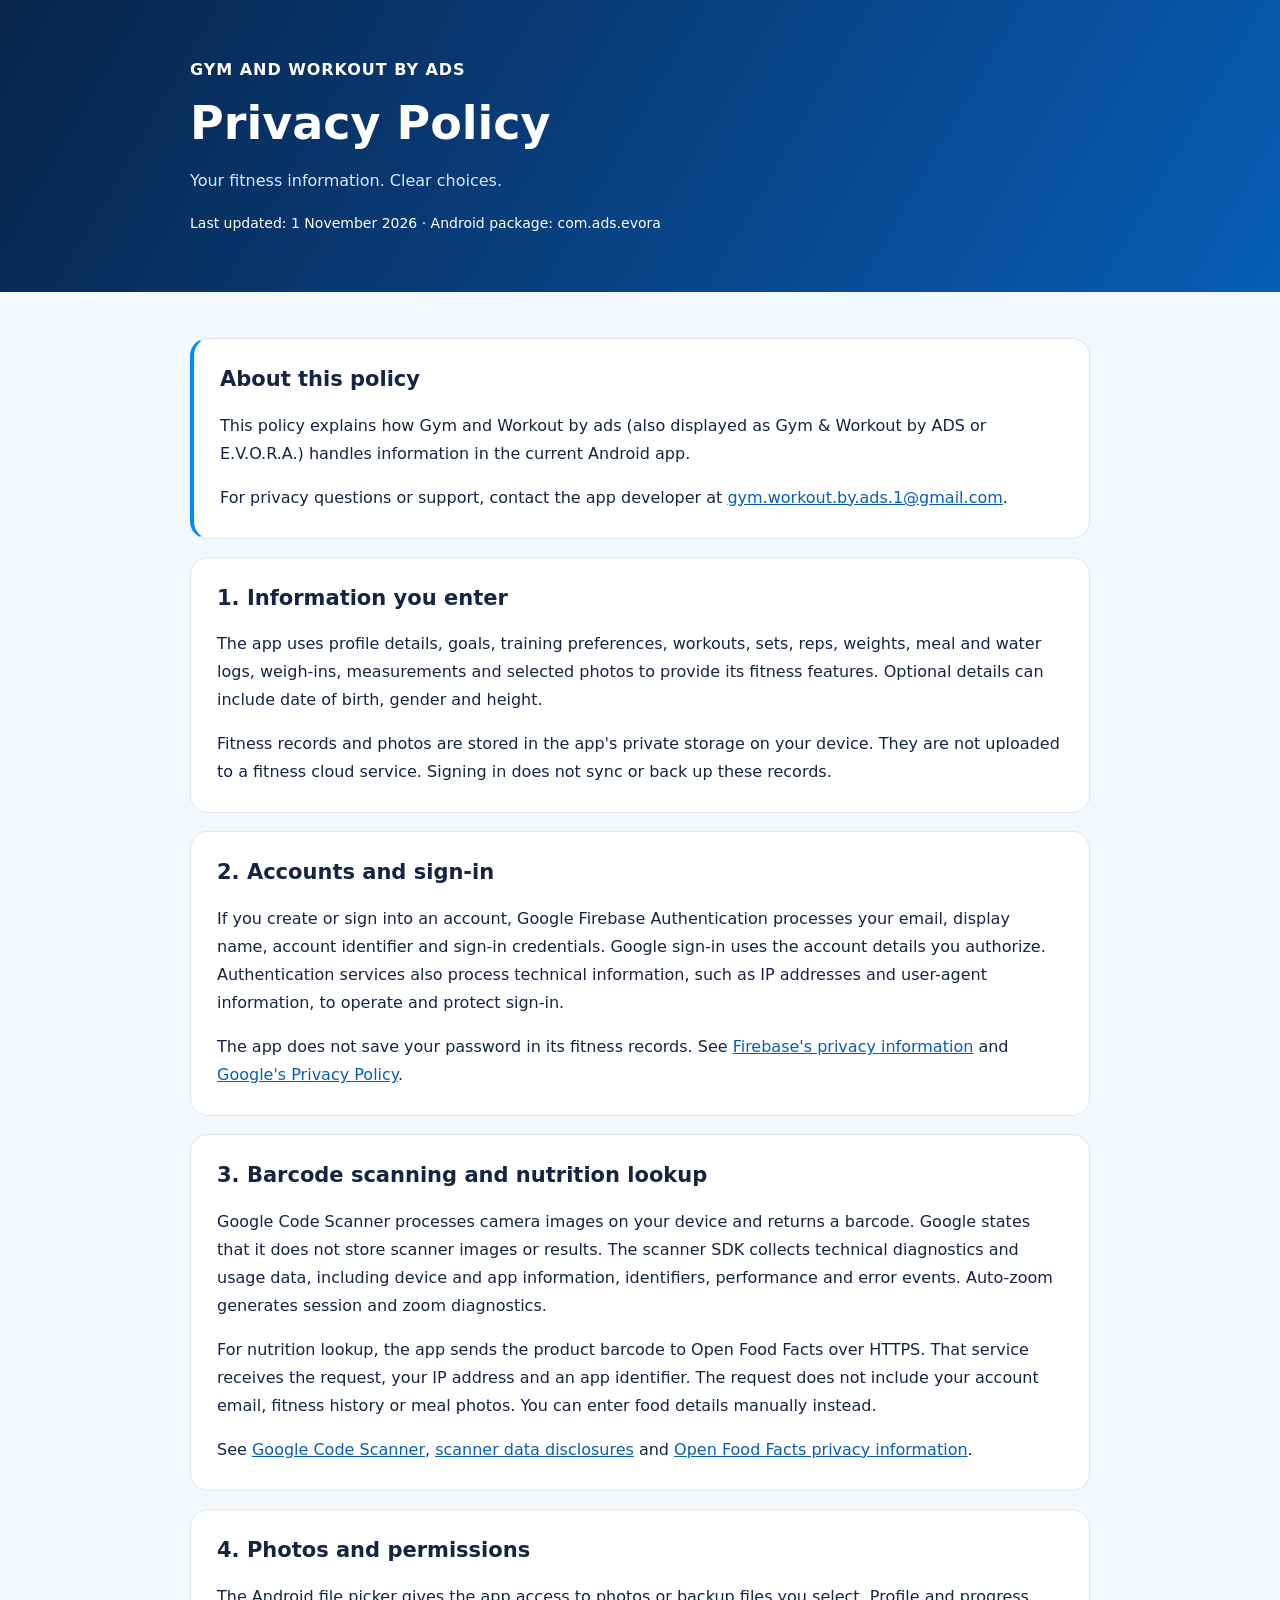
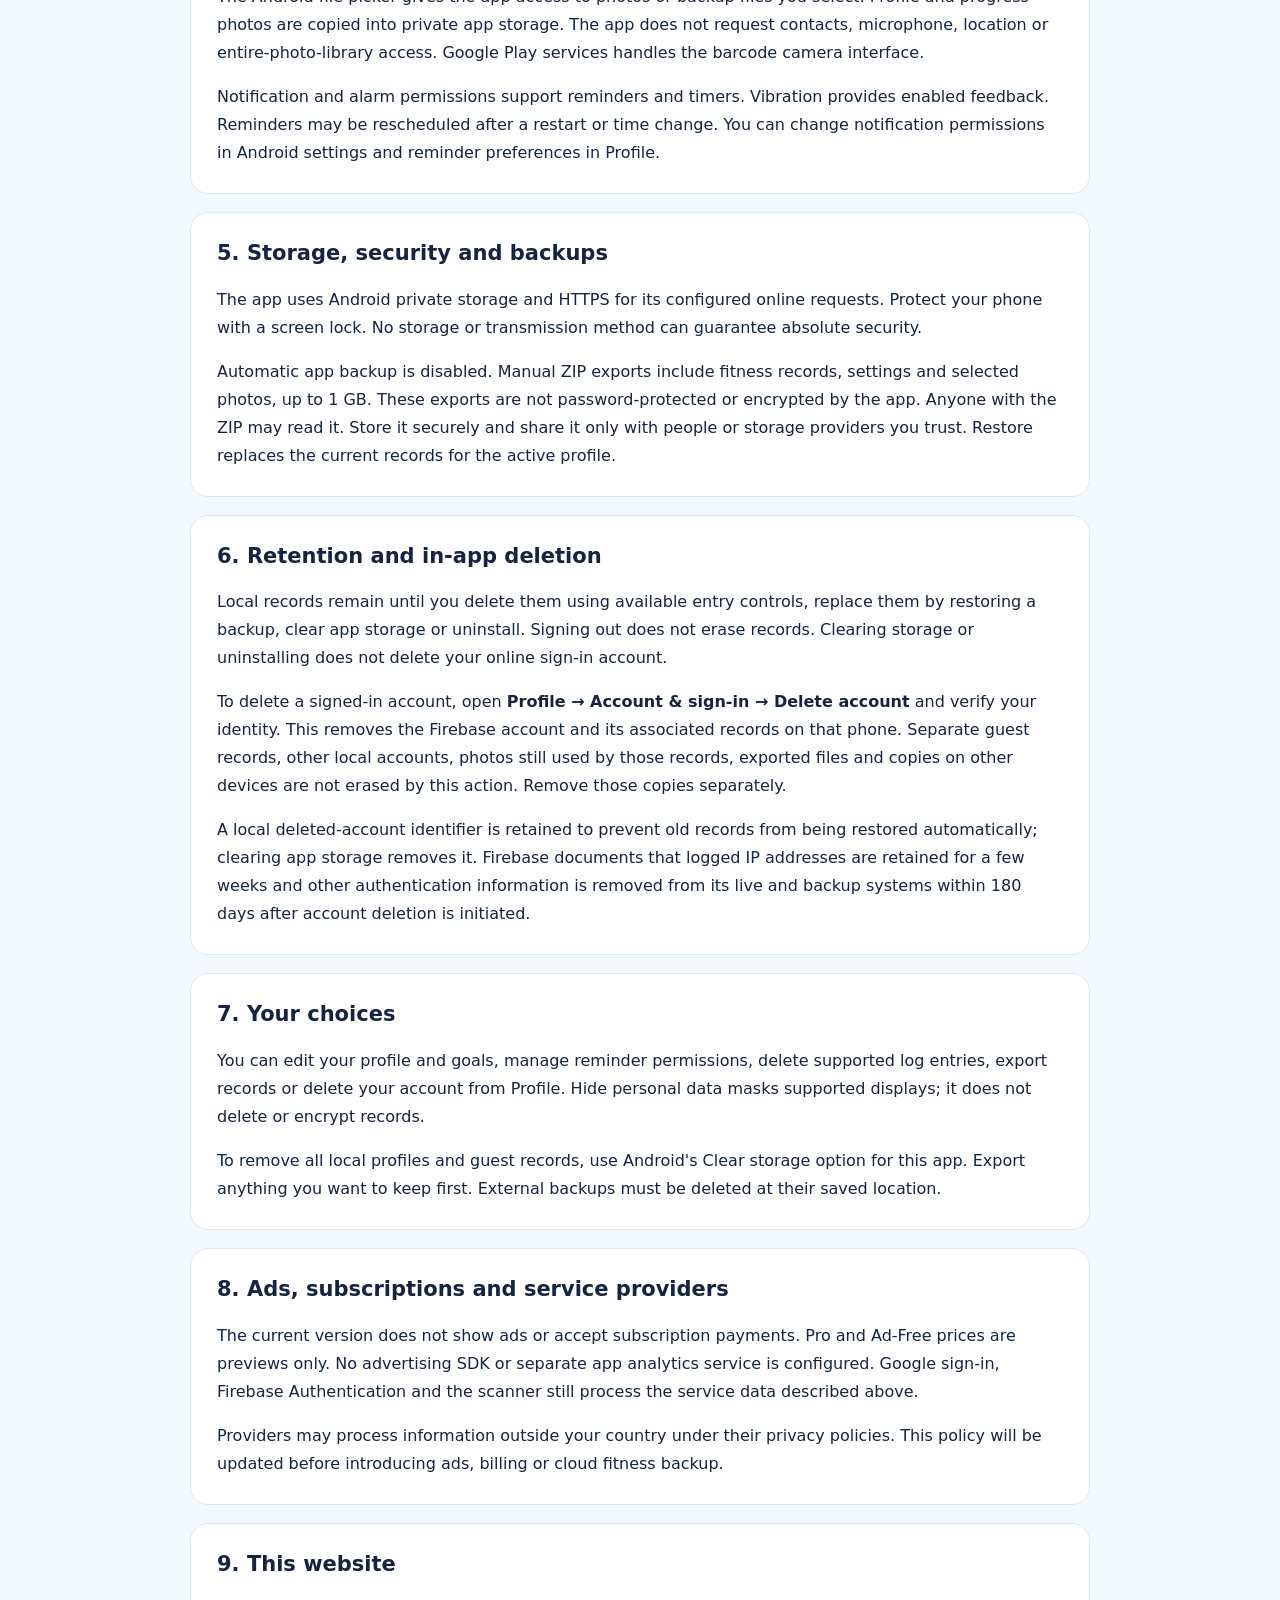
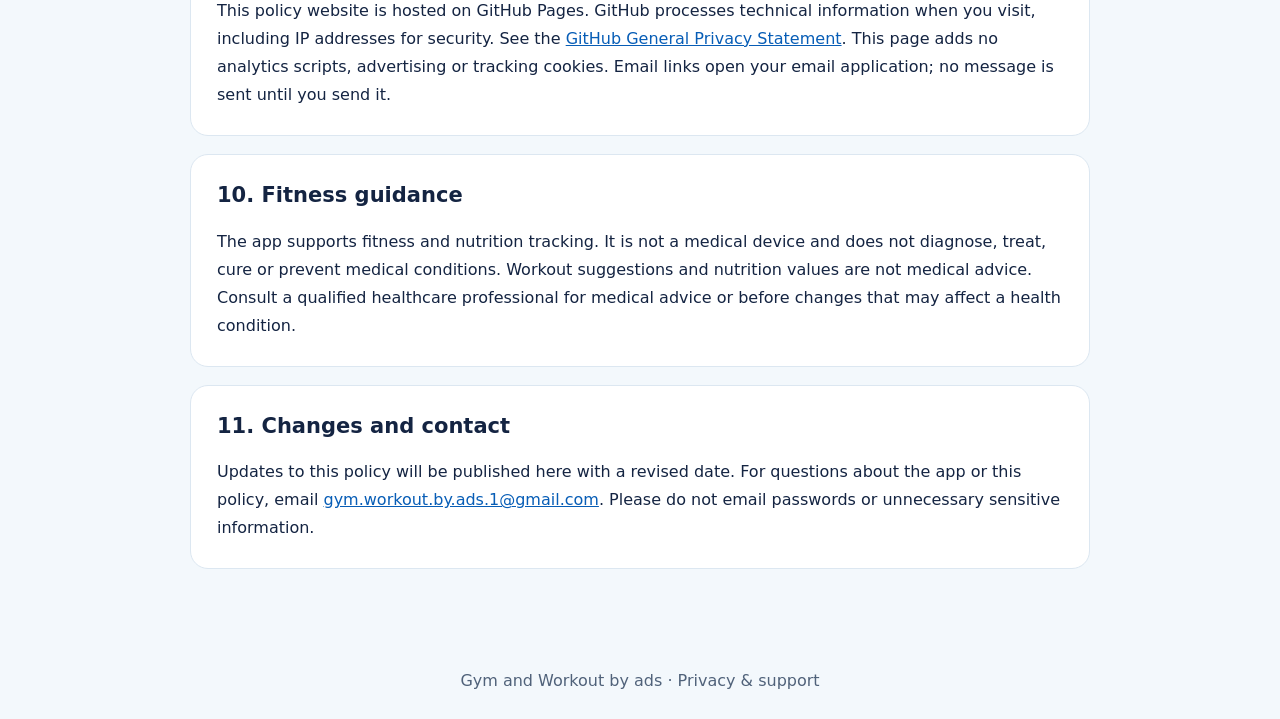
==== index.html @ 84f717f5 "Create index.html" ====
<!doctype html>
<html lang="en"><head><meta charset="utf-8"><meta name="viewport" content="width=device-width,initial-scale=1"><meta name="description" content="Privacy policy for Gym and Workout by ads, Android package com.ads.evora."><title>Privacy Policy | Gym and Workout by ads</title><style>:root{font-family:system-ui,-apple-system,Segoe UI,sans-serif;color:#142442;background:#f3f8fc;line-height:1.75}*{box-sizing:border-box}body{margin:0}header{background:linear-gradient(120deg,#09244b,#075db6);color:white;padding:56px max(24px,calc((100% - 900px)/2))}header p{color:#d5e9ff}h1{font-size:clamp(30px,5vw,46px);line-height:1.2;margin:12px 0}main{max-width:948px;margin:auto;padding:28px 24px 56px}section{background:white;border:1px solid #dce7f1;border-radius:18px;padding:26px;margin:18px 0}h2{font-size:21px;line-height:1.4;margin-top:0}a{color:#075db6;overflow-wrap:anywhere}a:focus-visible{outline:3px solid #19a5ed;outline-offset:4px}.brand{font-weight:700;letter-spacing:.06em}.meta{font-size:14px}.summary{border-left:4px solid #008cff}footer{padding:24px;text-align:center;color:#50627a}p:last-child{margin-bottom:0}@media(max-width:500px){header{padding:36px 22px}main{padding:16px 14px 32px}section{padding:20px}}</style></head>
<body><header><div class="brand">GYM AND WORKOUT BY ADS</div><h1>Privacy Policy</h1><p>Your fitness information. Clear choices.</p><div class="meta">Last updated: 1 November 2026 · Android package: com.ads.evora</div></header><main>
<section class="summary"><h2>About this policy</h2><p>This policy explains how Gym and Workout by ads (also displayed as Gym &amp; Workout by ADS or E.V.O.R.A.) handles information in the current Android app.</p><p>For privacy questions or support, contact the app developer at <a href="mailto:gym.workout.by.ads.1@gmail.com">gym.workout.by.ads.1@gmail.com</a>.</p></section>
<section><h2>1. Information you enter</h2><p>The app uses profile details, goals, training preferences, workouts, sets, reps, weights, meal and water logs, weigh-ins, measurements and selected photos to provide its fitness features. Optional details can include date of birth, gender and height.</p><p>Fitness records and photos are stored in the app's private storage on your device. They are not uploaded to a fitness cloud service. Signing in does not sync or back up these records.</p></section>
<section><h2>2. Accounts and sign-in</h2><p>If you create or sign into an account, Google Firebase Authentication processes your email, display name, account identifier and sign-in credentials. Google sign-in uses the account details you authorize. Authentication services also process technical information, such as IP addresses and user-agent information, to operate and protect sign-in.</p><p>The app does not save your password in its fitness records. See <a href="https://firebase.google.com/support/privacy">Firebase's privacy information</a> and <a href="https://policies.google.com/privacy">Google's Privacy Policy</a>.</p></section>
<section><h2>3. Barcode scanning and nutrition lookup</h2><p>Google Code Scanner processes camera images on your device and returns a barcode. Google states that it does not store scanner images or results. The scanner SDK collects technical diagnostics and usage data, including device and app information, identifiers, performance and error events. Auto-zoom generates session and zoom diagnostics.</p><p>For nutrition lookup, the app sends the product barcode to Open Food Facts over HTTPS. That service receives the request, your IP address and an app identifier. The request does not include your account email, fitness history or meal photos. You can enter food details manually instead.</p><p>See <a href="https://developers.google.com/ml-kit/vision/barcode-scanning/code-scanner">Google Code Scanner</a>, <a href="https://developers.google.com/ml-kit/android-data-disclosure">scanner data disclosures</a> and <a href="https://world.openfoodfacts.org/privacy">Open Food Facts privacy information</a>.</p></section>
<section><h2>4. Photos and permissions</h2><p>The Android file picker gives the app access to photos or backup files you select. Profile and progress photos are copied into private app storage. The app does not request contacts, microphone, location or entire-photo-library access. Google Play services handles the barcode camera interface.</p><p>Notification and alarm permissions support reminders and timers. Vibration provides enabled feedback. Reminders may be rescheduled after a restart or time change. You can change notification permissions in Android settings and reminder preferences in Profile.</p></section>
<section><h2>5. Storage, security and backups</h2><p>The app uses Android private storage and HTTPS for its configured online requests. Protect your phone with a screen lock. No storage or transmission method can guarantee absolute security.</p><p>Automatic app backup is disabled. Manual ZIP exports include fitness records, settings and selected photos, up to 1 GB. These exports are not password-protected or encrypted by the app. Anyone with the ZIP may read it. Store it securely and share it only with people or storage providers you trust. Restore replaces the current records for the active profile.</p></section>
<section><h2>6. Retention and in-app deletion</h2><p>Local records remain until you delete them using available entry controls, replace them by restoring a backup, clear app storage or uninstall. Signing out does not erase records. Clearing storage or uninstalling does not delete your online sign-in account.</p><p>To delete a signed-in account, open <strong>Profile → Account &amp; sign-in → Delete account</strong> and verify your identity. This removes the Firebase account and its associated records on that phone. Separate guest records, other local accounts, photos still used by those records, exported files and copies on other devices are not erased by this action. Remove those copies separately.</p><p>A local deleted-account identifier is retained to prevent old records from being restored automatically; clearing app storage removes it. Firebase documents that logged IP addresses are retained for a few weeks and other authentication information is removed from its live and backup systems within 180 days after account deletion is initiated.</p></section>
<section><h2>7. Your choices</h2><p>You can edit your profile and goals, manage reminder permissions, delete supported log entries, export records or delete your account from Profile. Hide personal data masks supported displays; it does not delete or encrypt records.</p><p>To remove all local profiles and guest records, use Android's Clear storage option for this app. Export anything you want to keep first. External backups must be deleted at their saved location.</p></section>
<section><h2>8. Ads, subscriptions and service providers</h2><p>The current version does not show ads or accept subscription payments. Pro and Ad-Free prices are previews only. No advertising SDK or separate app analytics service is configured. Google sign-in, Firebase Authentication and the scanner still process the service data described above.</p><p>Providers may process information outside your country under their privacy policies. This policy will be updated before introducing ads, billing or cloud fitness backup.</p></section>
<section><h2>9. This website</h2><p>This policy website is hosted on GitHub Pages. GitHub processes technical information when you visit, including IP addresses for security. See the <a href="https://docs.github.com/en/site-policy/privacy-policies/github-general-privacy-statement">GitHub General Privacy Statement</a>. This page adds no analytics scripts, advertising or tracking cookies. Email links open your email application; no message is sent until you send it.</p></section>
<section><h2>10. Fitness guidance</h2><p>The app supports fitness and nutrition tracking. It is not a medical device and does not diagnose, treat, cure or prevent medical conditions. Workout suggestions and nutrition values are not medical advice. Consult a qualified healthcare professional for medical advice or before changes that may affect a health condition.</p></section>
<section><h2>11. Changes and contact</h2><p>Updates to this policy will be published here with a revised date. For questions about the app or this policy, email <a href="mailto:gym.workout.by.ads.1@gmail.com">gym.workout.by.ads.1@gmail.com</a>. Please do not email passwords or unnecessary sensitive information.</p></section>
</main><footer>Gym and Workout by ads · Privacy &amp; support</footer></body></html>
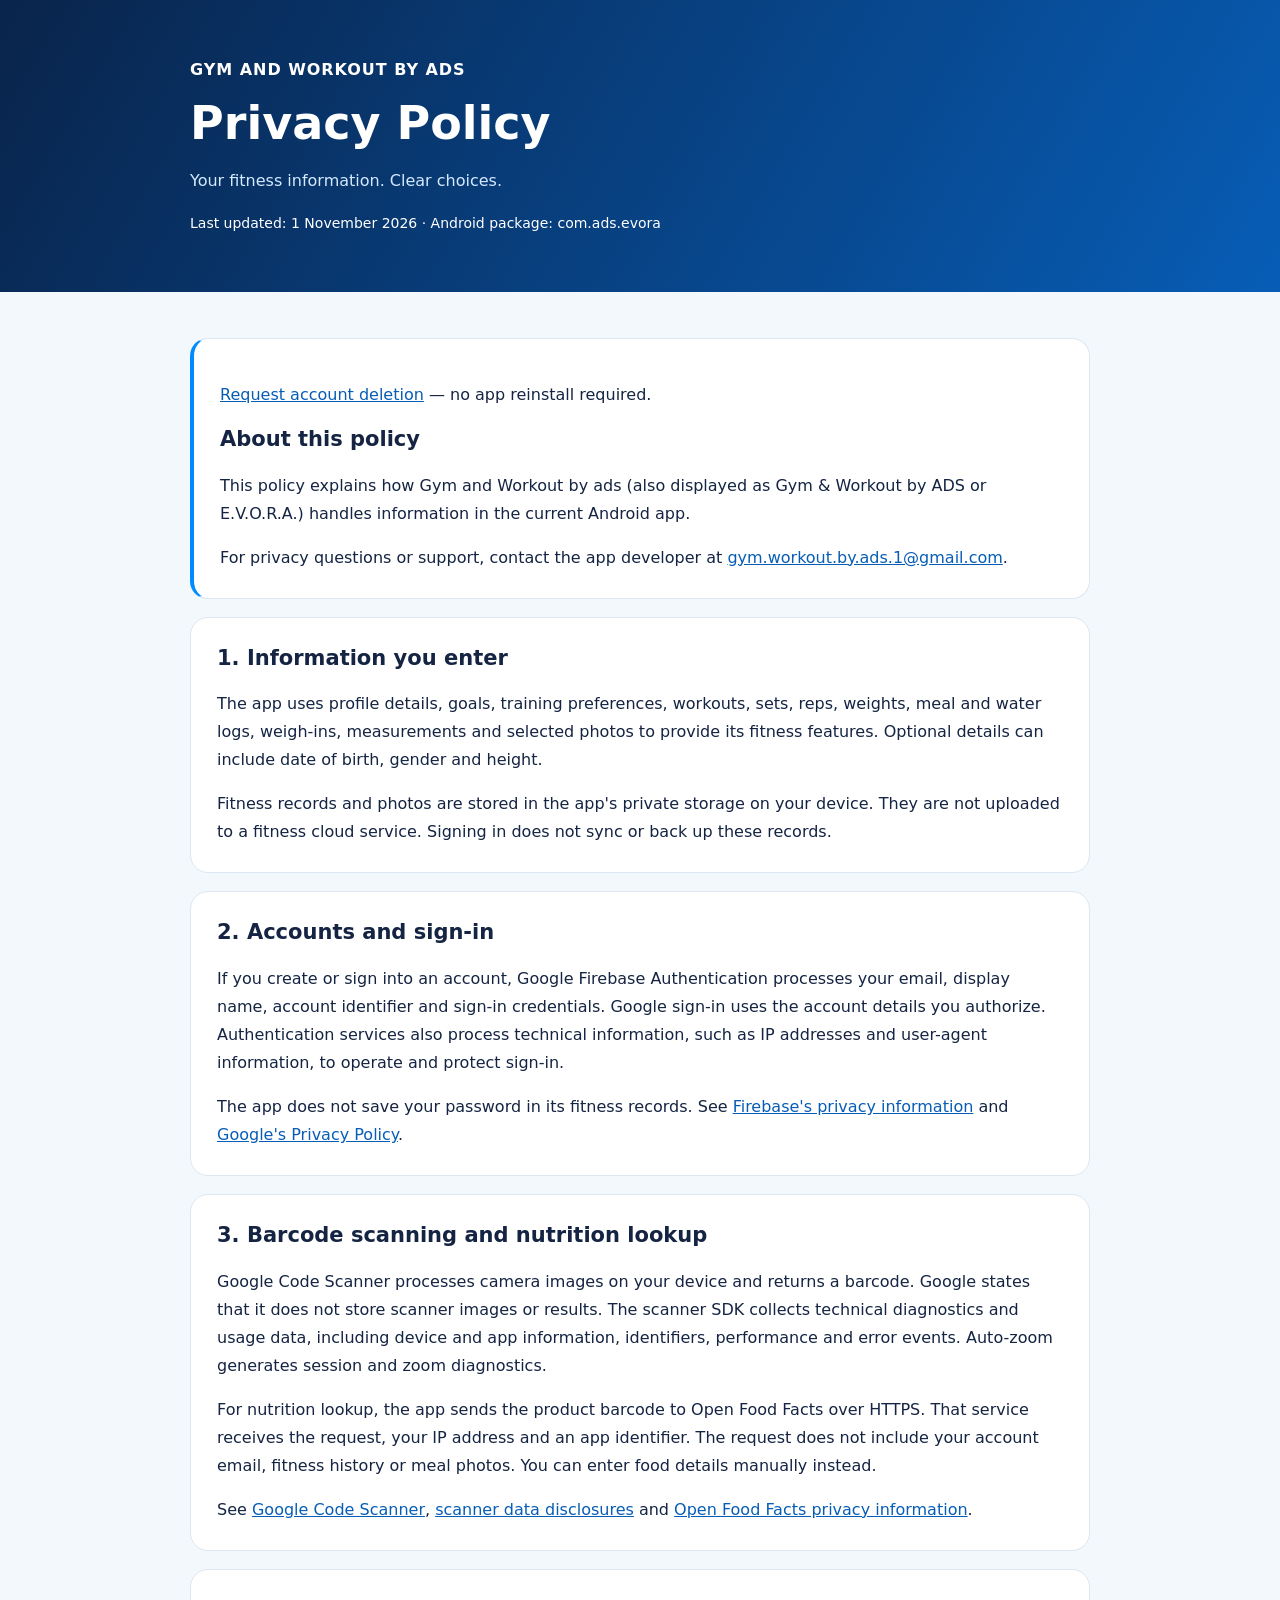
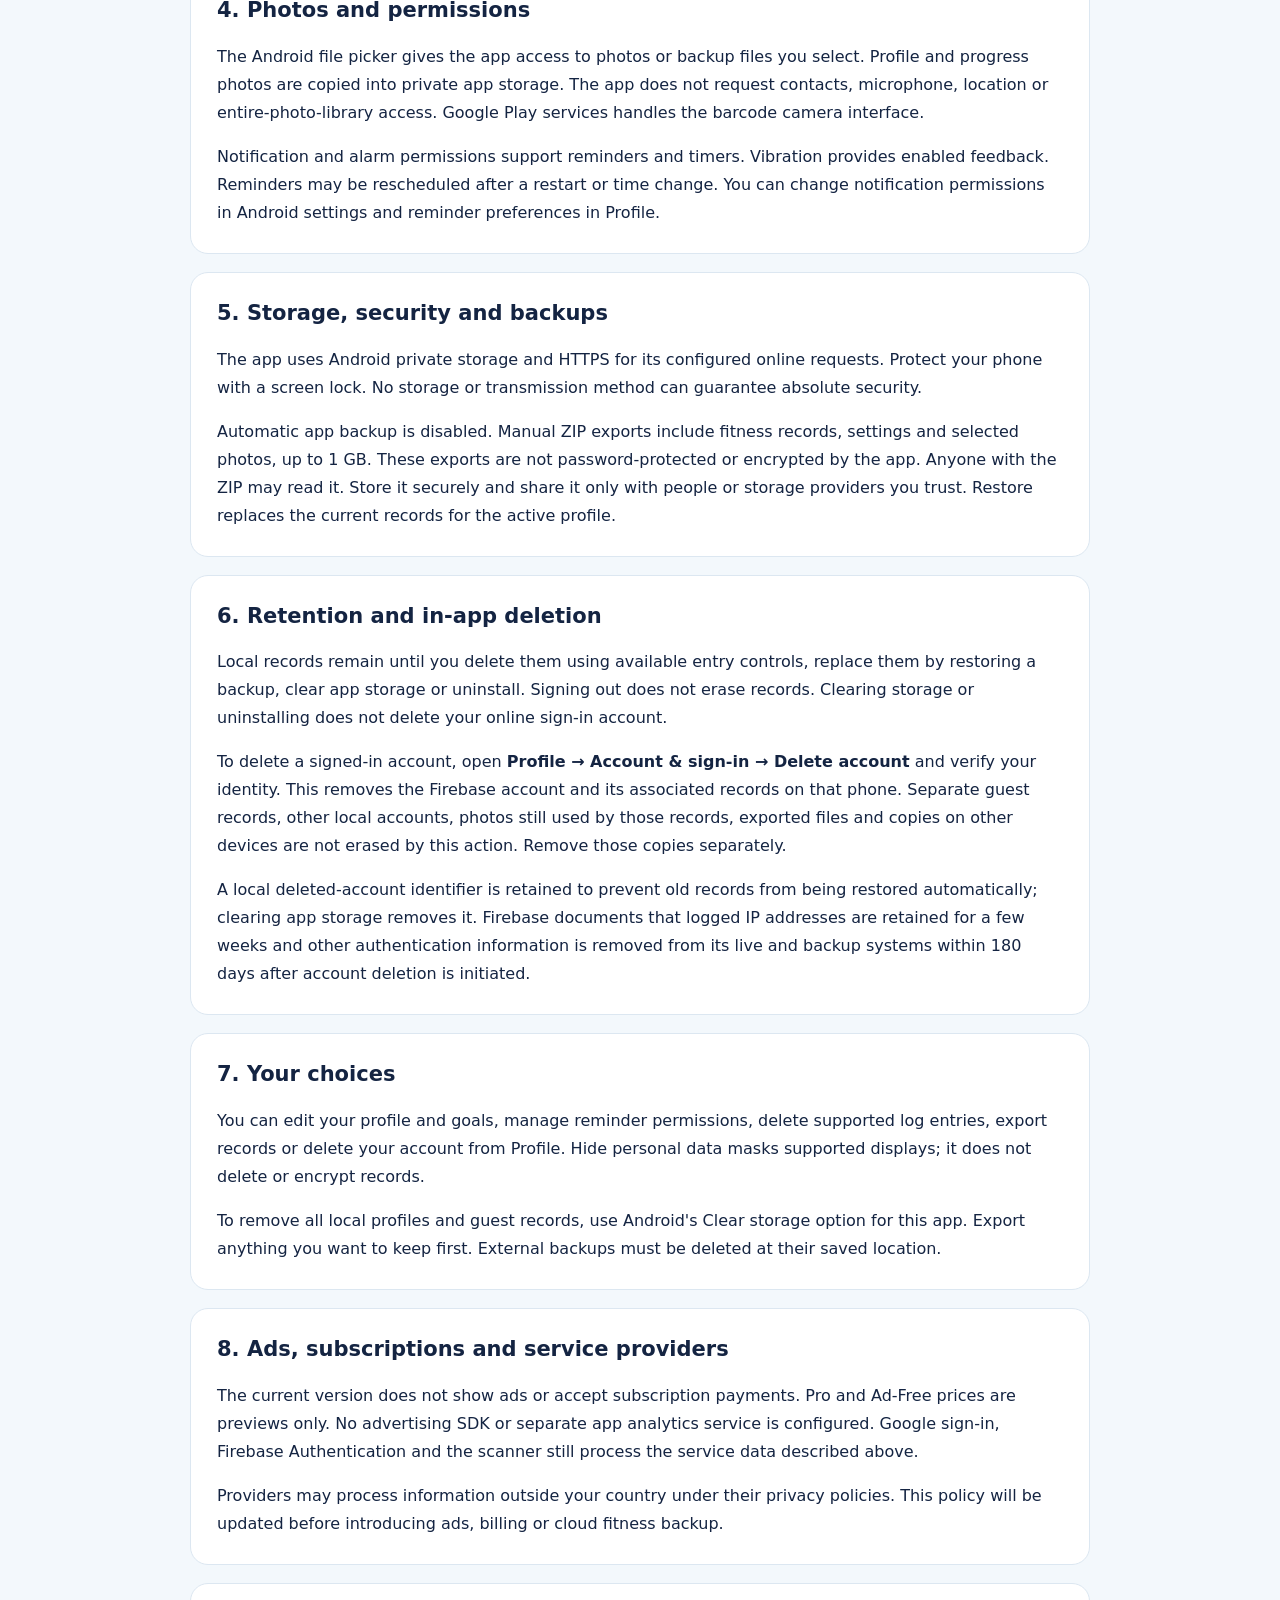
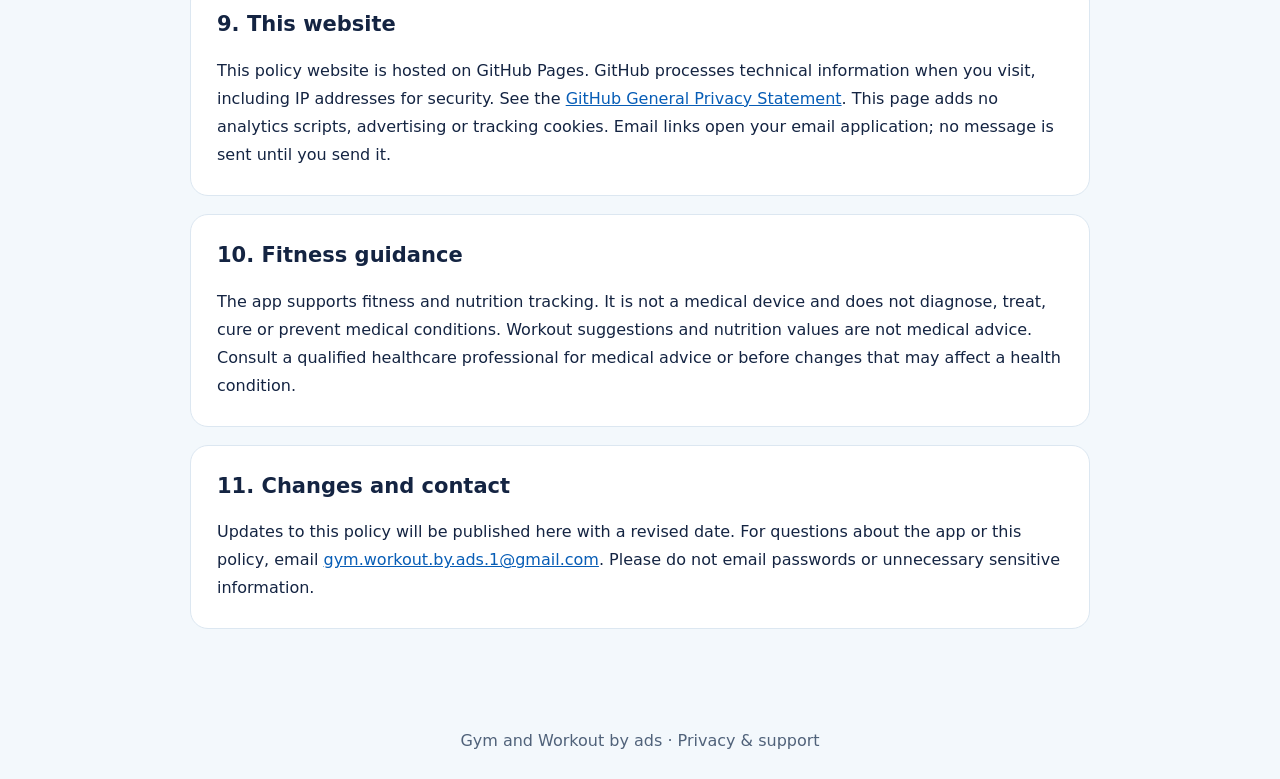
==== commit cf80f27d: "Update index.html" ====
--- a/index.html
+++ b/index.html
@@ -1,16 +1,82 @@
 <!doctype html>
-<html lang="en"><head><meta charset="utf-8"><meta name="viewport" content="width=device-width,initial-scale=1"><meta name="description" content="Privacy policy for Gym and Workout by ads, Android package com.ads.evora."><title>Privacy Policy | Gym and Workout by ads</title><style>:root{font-family:system-ui,-apple-system,Segoe UI,sans-serif;color:#142442;background:#f3f8fc;line-height:1.75}*{box-sizing:border-box}body{margin:0}header{background:linear-gradient(120deg,#09244b,#075db6);color:white;padding:56px max(24px,calc((100% - 900px)/2))}header p{color:#d5e9ff}h1{font-size:clamp(30px,5vw,46px);line-height:1.2;margin:12px 0}main{max-width:948px;margin:auto;padding:28px 24px 56px}section{background:white;border:1px solid #dce7f1;border-radius:18px;padding:26px;margin:18px 0}h2{font-size:21px;line-height:1.4;margin-top:0}a{color:#075db6;overflow-wrap:anywhere}a:focus-visible{outline:3px solid #19a5ed;outline-offset:4px}.brand{font-weight:700;letter-spacing:.06em}.meta{font-size:14px}.summary{border-left:4px solid #008cff}footer{padding:24px;text-align:center;color:#50627a}p:last-child{margin-bottom:0}@media(max-width:500px){header{padding:36px 22px}main{padding:16px 14px 32px}section{padding:20px}}</style></head>
-<body><header><div class="brand">GYM AND WORKOUT BY ADS</div><h1>Privacy Policy</h1><p>Your fitness information. Clear choices.</p><div class="meta">Last updated: 1 November 2026 · Android package: com.ads.evora</div></header><main>
-<section class="summary"><h2>About this policy</h2><p>This policy explains how Gym and Workout by ads (also displayed as Gym &amp; Workout by ADS or E.V.O.R.A.) handles information in the current Android app.</p><p>For privacy questions or support, contact the app developer at <a href="mailto:gym.workout.by.ads.1@gmail.com">gym.workout.by.ads.1@gmail.com</a>.</p></section>
-<section><h2>1. Information you enter</h2><p>The app uses profile details, goals, training preferences, workouts, sets, reps, weights, meal and water logs, weigh-ins, measurements and selected photos to provide its fitness features. Optional details can include date of birth, gender and height.</p><p>Fitness records and photos are stored in the app's private storage on your device. They are not uploaded to a fitness cloud service. Signing in does not sync or back up these records.</p></section>
-<section><h2>2. Accounts and sign-in</h2><p>If you create or sign into an account, Google Firebase Authentication processes your email, display name, account identifier and sign-in credentials. Google sign-in uses the account details you authorize. Authentication services also process technical information, such as IP addresses and user-agent information, to operate and protect sign-in.</p><p>The app does not save your password in its fitness records. See <a href="https://firebase.google.com/support/privacy">Firebase's privacy information</a> and <a href="https://policies.google.com/privacy">Google's Privacy Policy</a>.</p></section>
-<section><h2>3. Barcode scanning and nutrition lookup</h2><p>Google Code Scanner processes camera images on your device and returns a barcode. Google states that it does not store scanner images or results. The scanner SDK collects technical diagnostics and usage data, including device and app information, identifiers, performance and error events. Auto-zoom generates session and zoom diagnostics.</p><p>For nutrition lookup, the app sends the product barcode to Open Food Facts over HTTPS. That service receives the request, your IP address and an app identifier. The request does not include your account email, fitness history or meal photos. You can enter food details manually instead.</p><p>See <a href="https://developers.google.com/ml-kit/vision/barcode-scanning/code-scanner">Google Code Scanner</a>, <a href="https://developers.google.com/ml-kit/android-data-disclosure">scanner data disclosures</a> and <a href="https://world.openfoodfacts.org/privacy">Open Food Facts privacy information</a>.</p></section>
-<section><h2>4. Photos and permissions</h2><p>The Android file picker gives the app access to photos or backup files you select. Profile and progress photos are copied into private app storage. The app does not request contacts, microphone, location or entire-photo-library access. Google Play services handles the barcode camera interface.</p><p>Notification and alarm permissions support reminders and timers. Vibration provides enabled feedback. Reminders may be rescheduled after a restart or time change. You can change notification permissions in Android settings and reminder preferences in Profile.</p></section>
-<section><h2>5. Storage, security and backups</h2><p>The app uses Android private storage and HTTPS for its configured online requests. Protect your phone with a screen lock. No storage or transmission method can guarantee absolute security.</p><p>Automatic app backup is disabled. Manual ZIP exports include fitness records, settings and selected photos, up to 1 GB. These exports are not password-protected or encrypted by the app. Anyone with the ZIP may read it. Store it securely and share it only with people or storage providers you trust. Restore replaces the current records for the active profile.</p></section>
-<section><h2>6. Retention and in-app deletion</h2><p>Local records remain until you delete them using available entry controls, replace them by restoring a backup, clear app storage or uninstall. Signing out does not erase records. Clearing storage or uninstalling does not delete your online sign-in account.</p><p>To delete a signed-in account, open <strong>Profile → Account &amp; sign-in → Delete account</strong> and verify your identity. This removes the Firebase account and its associated records on that phone. Separate guest records, other local accounts, photos still used by those records, exported files and copies on other devices are not erased by this action. Remove those copies separately.</p><p>A local deleted-account identifier is retained to prevent old records from being restored automatically; clearing app storage removes it. Firebase documents that logged IP addresses are retained for a few weeks and other authentication information is removed from its live and backup systems within 180 days after account deletion is initiated.</p></section>
-<section><h2>7. Your choices</h2><p>You can edit your profile and goals, manage reminder permissions, delete supported log entries, export records or delete your account from Profile. Hide personal data masks supported displays; it does not delete or encrypt records.</p><p>To remove all local profiles and guest records, use Android's Clear storage option for this app. Export anything you want to keep first. External backups must be deleted at their saved location.</p></section>
-<section><h2>8. Ads, subscriptions and service providers</h2><p>The current version does not show ads or accept subscription payments. Pro and Ad-Free prices are previews only. No advertising SDK or separate app analytics service is configured. Google sign-in, Firebase Authentication and the scanner still process the service data described above.</p><p>Providers may process information outside your country under their privacy policies. This policy will be updated before introducing ads, billing or cloud fitness backup.</p></section>
-<section><h2>9. This website</h2><p>This policy website is hosted on GitHub Pages. GitHub processes technical information when you visit, including IP addresses for security. See the <a href="https://docs.github.com/en/site-policy/privacy-policies/github-general-privacy-statement">GitHub General Privacy Statement</a>. This page adds no analytics scripts, advertising or tracking cookies. Email links open your email application; no message is sent until you send it.</p></section>
-<section><h2>10. Fitness guidance</h2><p>The app supports fitness and nutrition tracking. It is not a medical device and does not diagnose, treat, cure or prevent medical conditions. Workout suggestions and nutrition values are not medical advice. Consult a qualified healthcare professional for medical advice or before changes that may affect a health condition.</p></section>
-<section><h2>11. Changes and contact</h2><p>Updates to this policy will be published here with a revised date. For questions about the app or this policy, email <a href="mailto:gym.workout.by.ads.1@gmail.com">gym.workout.by.ads.1@gmail.com</a>. Please do not email passwords or unnecessary sensitive information.</p></section>
-</main><footer>Gym and Workout by ads · Privacy &amp; support</footer></body></html>
+<html lang="en">
+<head>
+<meta charset="utf-8">
+<meta name="viewport" content="width=device-width,initial-scale=1">
+<meta name="description" content="Privacy policy for Gym and Workout by ads, Android package com.ads.evora.">
+<title>Privacy Policy | Gym and Workout by ads</title>
+<style>:root{font-family:system-ui,-apple-system,Segoe UI,sans-serif;color:#142442;background:#f3f8fc;line-height:1.75}*{box-sizing:border-box}body{margin:0}header{background:linear-gradient(120deg,#09244b,#075db6);color:white;padding:56px max(24px,calc((100% - 900px)/2))}header p{color:#d5e9ff}h1{font-size:clamp(30px,5vw,46px);line-height:1.2;margin:12px 0}main{max-width:948px;margin:auto;padding:28px 24px 56px}section{background:white;border:1px solid #dce7f1;border-radius:18px;padding:26px;margin:18px 0}h2{font-size:21px;line-height:1.4;margin-top:0}a{color:#075db6;overflow-wrap:anywhere}a:focus-visible{outline:3px solid #19a5ed;outline-offset:4px}.brand{font-weight:700;letter-spacing:.06em}.meta{font-size:14px}.summary{border-left:4px solid #008cff}footer{padding:24px;text-align:center;color:#50627a}p:last-child{margin-bottom:0}@media(max-width:500px){header{padding:36px 22px}main{padding:16px 14px 32px}section{padding:20px}}</style>
+</head>
+<body>
+<header>
+<div class="brand">GYM AND WORKOUT BY ADS</div>
+<h1>Privacy Policy</h1>
+<p>Your fitness information. Clear choices.</p>
+<div class="meta">Last updated: 1 November 2026 · Android package: com.ads.evora</div>
+</header>
+<main>
+<section class="summary">
+<p>
+<a href="delete-account.html">Request account deletion</a> — no app reinstall required.</p>
+<h2>About this policy</h2>
+<p>This policy explains how Gym and Workout by ads (also displayed as Gym &amp; Workout by ADS or E.V.O.R.A.) handles information in the current Android app.</p>
+<p>For privacy questions or support, contact the app developer at <a href="mailto:gym.workout.by.ads.1@gmail.com">gym.workout.by.ads.1@gmail.com</a>.</p>
+</section>
+<section>
+<h2>1. Information you enter</h2>
+<p>The app uses profile details, goals, training preferences, workouts, sets, reps, weights, meal and water logs, weigh-ins, measurements and selected photos to provide its fitness features. Optional details can include date of birth, gender and height.</p>
+<p>Fitness records and photos are stored in the app's private storage on your device. They are not uploaded to a fitness cloud service. Signing in does not sync or back up these records.</p>
+</section>
+<section>
+<h2>2. Accounts and sign-in</h2>
+<p>If you create or sign into an account, Google Firebase Authentication processes your email, display name, account identifier and sign-in credentials. Google sign-in uses the account details you authorize. Authentication services also process technical information, such as IP addresses and user-agent information, to operate and protect sign-in.</p>
+<p>The app does not save your password in its fitness records. See <a href="https://firebase.google.com/support/privacy">Firebase's privacy information</a> and <a href="https://policies.google.com/privacy">Google's Privacy Policy</a>.</p>
+</section>
+<section>
+<h2>3. Barcode scanning and nutrition lookup</h2>
+<p>Google Code Scanner processes camera images on your device and returns a barcode. Google states that it does not store scanner images or results. The scanner SDK collects technical diagnostics and usage data, including device and app information, identifiers, performance and error events. Auto-zoom generates session and zoom diagnostics.</p>
+<p>For nutrition lookup, the app sends the product barcode to Open Food Facts over HTTPS. That service receives the request, your IP address and an app identifier. The request does not include your account email, fitness history or meal photos. You can enter food details manually instead.</p>
+<p>See <a href="https://developers.google.com/ml-kit/vision/barcode-scanning/code-scanner">Google Code Scanner</a>, <a href="https://developers.google.com/ml-kit/android-data-disclosure">scanner data disclosures</a> and <a href="https://world.openfoodfacts.org/privacy">Open Food Facts privacy information</a>.</p>
+</section>
+<section>
+<h2>4. Photos and permissions</h2>
+<p>The Android file picker gives the app access to photos or backup files you select. Profile and progress photos are copied into private app storage. The app does not request contacts, microphone, location or entire-photo-library access. Google Play services handles the barcode camera interface.</p>
+<p>Notification and alarm permissions support reminders and timers. Vibration provides enabled feedback. Reminders may be rescheduled after a restart or time change. You can change notification permissions in Android settings and reminder preferences in Profile.</p>
+</section>
+<section>
+<h2>5. Storage, security and backups</h2>
+<p>The app uses Android private storage and HTTPS for its configured online requests. Protect your phone with a screen lock. No storage or transmission method can guarantee absolute security.</p>
+<p>Automatic app backup is disabled. Manual ZIP exports include fitness records, settings and selected photos, up to 1 GB. These exports are not password-protected or encrypted by the app. Anyone with the ZIP may read it. Store it securely and share it only with people or storage providers you trust. Restore replaces the current records for the active profile.</p>
+</section>
+<section>
+<h2>6. Retention and in-app deletion</h2>
+<p>Local records remain until you delete them using available entry controls, replace them by restoring a backup, clear app storage or uninstall. Signing out does not erase records. Clearing storage or uninstalling does not delete your online sign-in account.</p>
+<p>To delete a signed-in account, open <strong>Profile → Account &amp; sign-in → Delete account</strong> and verify your identity. This removes the Firebase account and its associated records on that phone. Separate guest records, other local accounts, photos still used by those records, exported files and copies on other devices are not erased by this action. Remove those copies separately.</p>
+<p>A local deleted-account identifier is retained to prevent old records from being restored automatically; clearing app storage removes it. Firebase documents that logged IP addresses are retained for a few weeks and other authentication information is removed from its live and backup systems within 180 days after account deletion is initiated.</p>
+</section>
+<section>
+<h2>7. Your choices</h2>
+<p>You can edit your profile and goals, manage reminder permissions, delete supported log entries, export records or delete your account from Profile. Hide personal data masks supported displays; it does not delete or encrypt records.</p>
+<p>To remove all local profiles and guest records, use Android's Clear storage option for this app. Export anything you want to keep first. External backups must be deleted at their saved location.</p>
+</section>
+<section>
+<h2>8. Ads, subscriptions and service providers</h2>
+<p>The current version does not show ads or accept subscription payments. Pro and Ad-Free prices are previews only. No advertising SDK or separate app analytics service is configured. Google sign-in, Firebase Authentication and the scanner still process the service data described above.</p>
+<p>Providers may process information outside your country under their privacy policies. This policy will be updated before introducing ads, billing or cloud fitness backup.</p>
+</section>
+<section>
+<h2>9. This website</h2>
+<p>This policy website is hosted on GitHub Pages. GitHub processes technical information when you visit, including IP addresses for security. See the <a href="https://docs.github.com/en/site-policy/privacy-policies/github-general-privacy-statement">GitHub General Privacy Statement</a>. This page adds no analytics scripts, advertising or tracking cookies. Email links open your email application; no message is sent until you send it.</p>
+</section>
+<section>
+<h2>10. Fitness guidance</h2>
+<p>The app supports fitness and nutrition tracking. It is not a medical device and does not diagnose, treat, cure or prevent medical conditions. Workout suggestions and nutrition values are not medical advice. Consult a qualified healthcare professional for medical advice or before changes that may affect a health condition.</p>
+</section>
+<section>
+<h2>11. Changes and contact</h2>
+<p>Updates to this policy will be published here with a revised date. For questions about the app or this policy, email <a href="mailto:gym.workout.by.ads.1@gmail.com">gym.workout.by.ads.1@gmail.com</a>. Please do not email passwords or unnecessary sensitive information.</p>
+</section>
+</main>
+<footer>Gym and Workout by ads · Privacy &amp; support</footer>
+</body>
+</html>
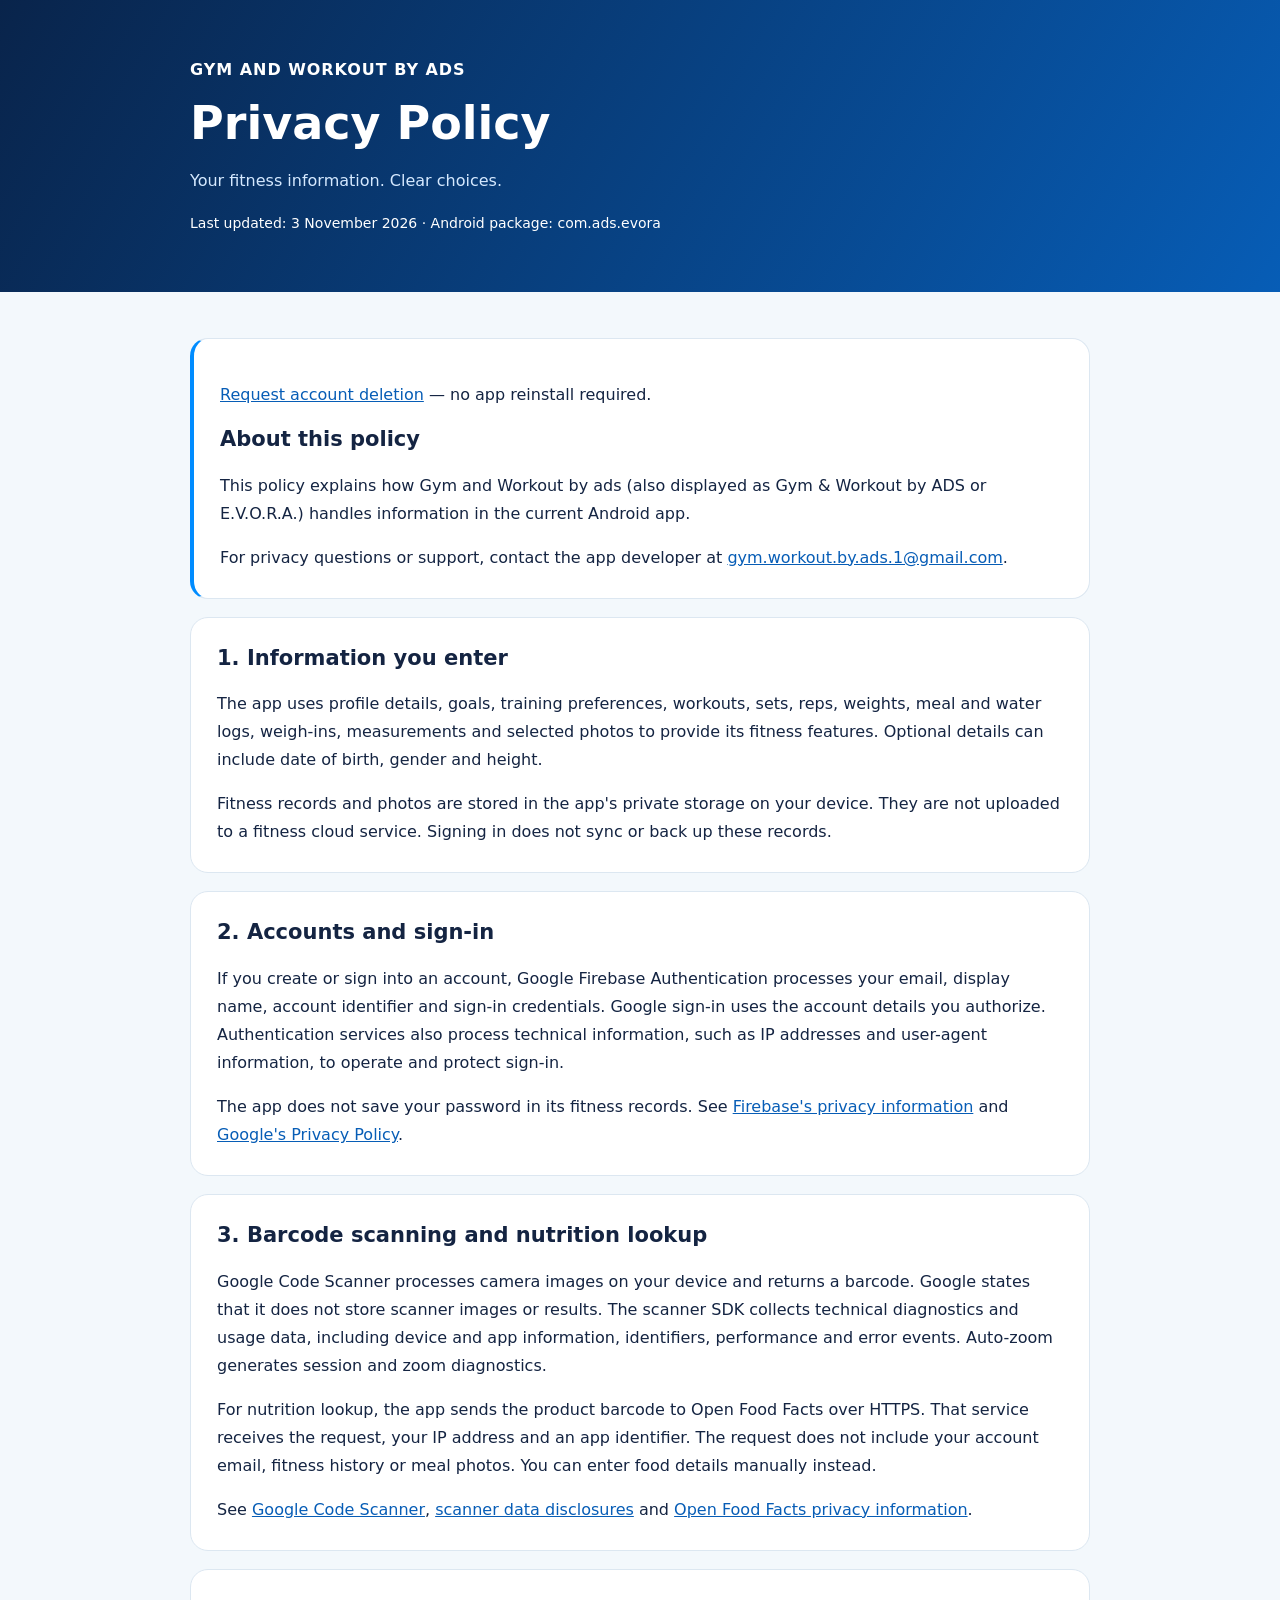
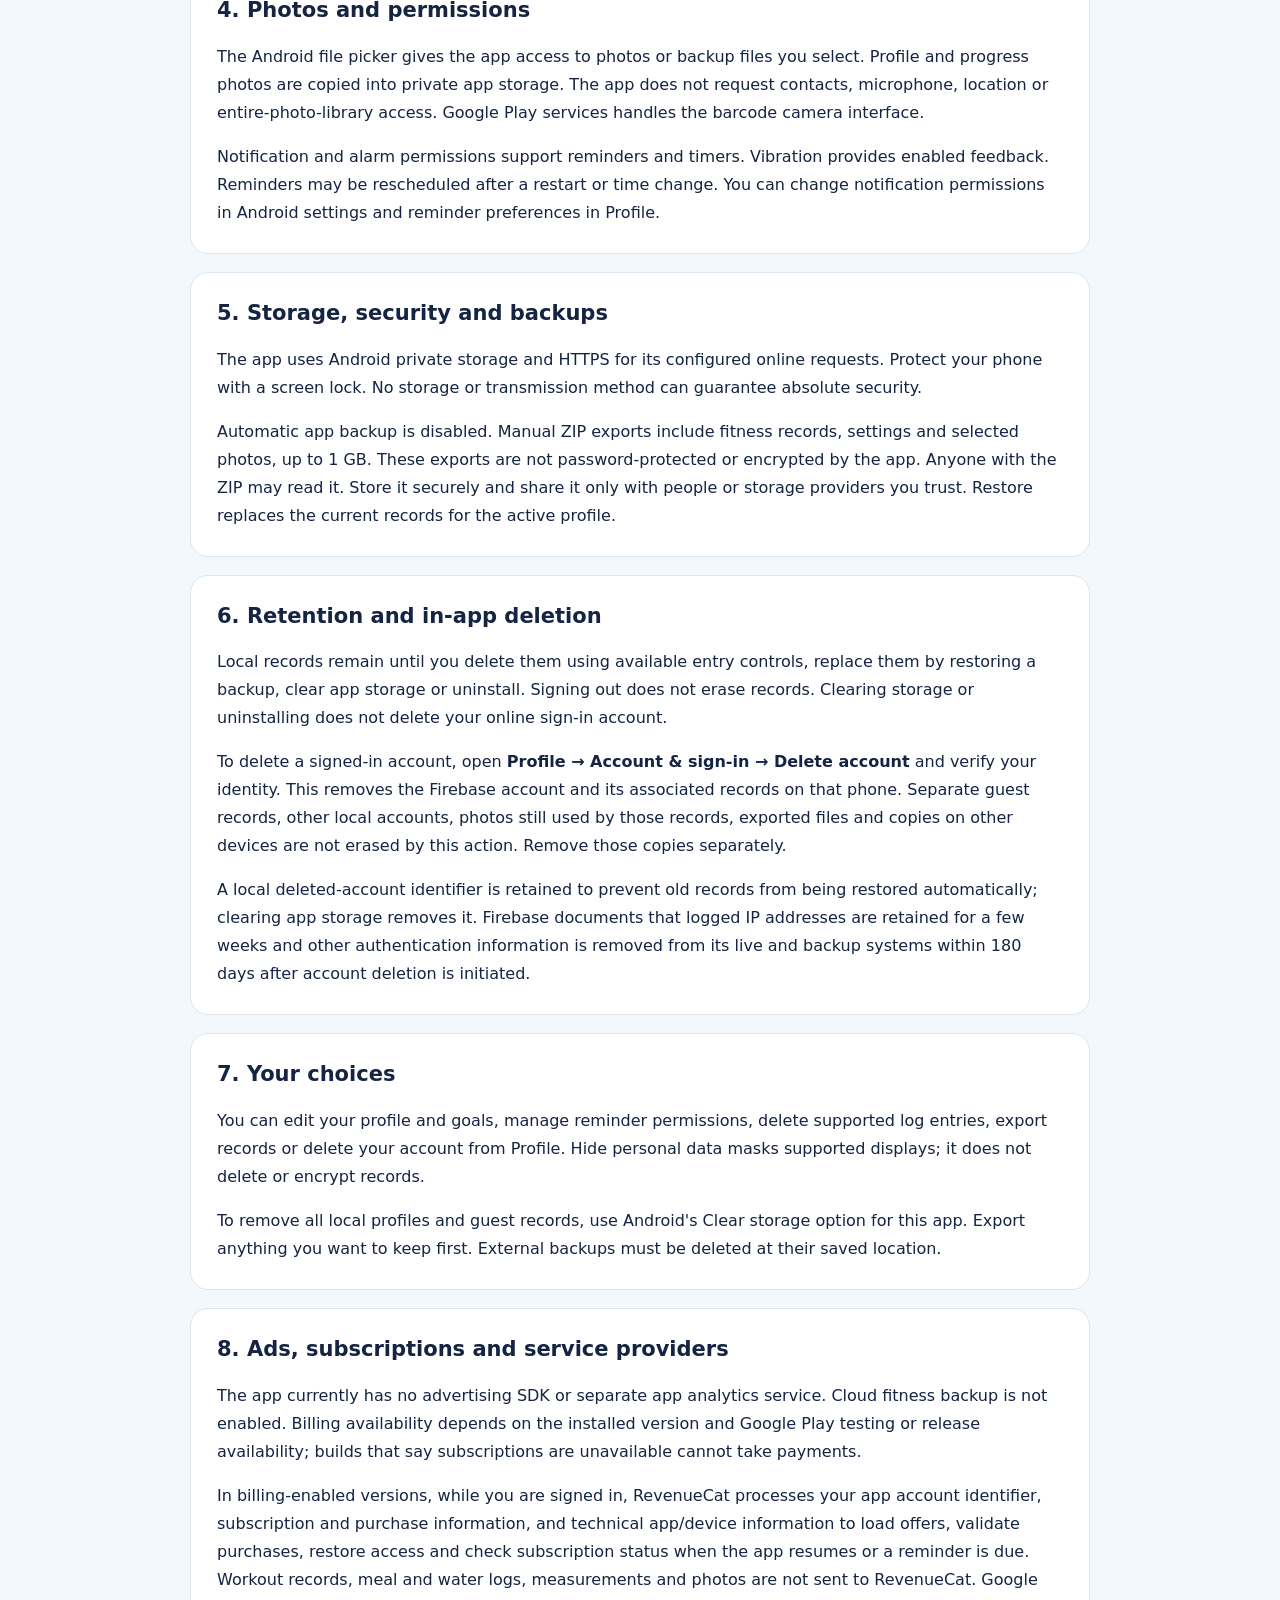
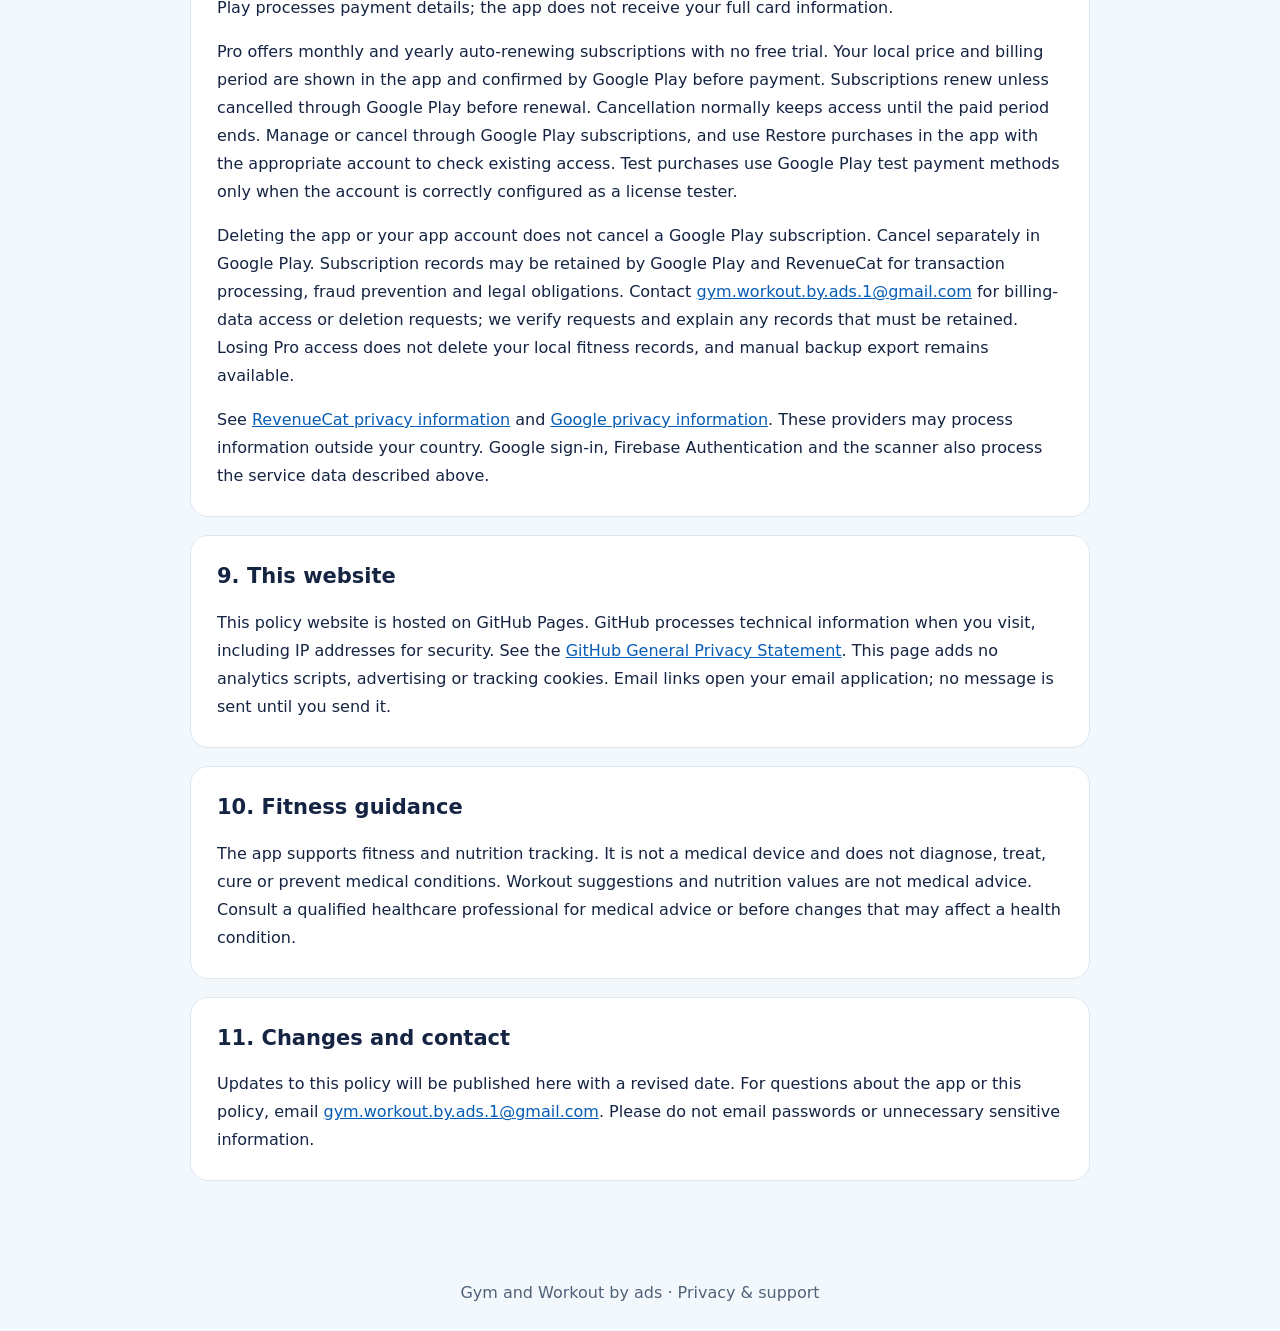
==== commit a643c9e5: "Document RevenueCat billing, renewal and account-deletion behavior" ====
--- a/index.html
+++ b/index.html
@@ -12,7 +12,7 @@
 <div class="brand">GYM AND WORKOUT BY ADS</div>
 <h1>Privacy Policy</h1>
 <p>Your fitness information. Clear choices.</p>
-<div class="meta">Last updated: 1 November 2026 · Android package: com.ads.evora</div>
+<div class="meta">Last updated: 3 November 2026 · Android package: com.ads.evora</div>
 </header>
 <main>
 <section class="summary">
@@ -61,8 +61,11 @@
 </section>
 <section>
 <h2>8. Ads, subscriptions and service providers</h2>
-<p>The current version does not show ads or accept subscription payments. Pro and Ad-Free prices are previews only. No advertising SDK or separate app analytics service is configured. Google sign-in, Firebase Authentication and the scanner still process the service data described above.</p>
-<p>Providers may process information outside your country under their privacy policies. This policy will be updated before introducing ads, billing or cloud fitness backup.</p>
+<p>The app currently has no advertising SDK or separate app analytics service. Cloud fitness backup is not enabled. Billing availability depends on the installed version and Google Play testing or release availability; builds that say subscriptions are unavailable cannot take payments.</p>
+<p>In billing-enabled versions, while you are signed in, RevenueCat processes your app account identifier, subscription and purchase information, and technical app/device information to load offers, validate purchases, restore access and check subscription status when the app resumes or a reminder is due. Workout records, meal and water logs, measurements and photos are not sent to RevenueCat. Google Play processes payment details; the app does not receive your full card information.</p>
+<p>Pro offers monthly and yearly auto-renewing subscriptions with no free trial. Your local price and billing period are shown in the app and confirmed by Google Play before payment. Subscriptions renew unless cancelled through Google Play before renewal. Cancellation normally keeps access until the paid period ends. Manage or cancel through Google Play subscriptions, and use Restore purchases in the app with the appropriate account to check existing access. Test purchases use Google Play test payment methods only when the account is correctly configured as a license tester.</p>
+<p>Deleting the app or your app account does not cancel a Google Play subscription. Cancel separately in Google Play. Subscription records may be retained by Google Play and RevenueCat for transaction processing, fraud prevention and legal obligations. Contact <a href="mailto:gym.workout.by.ads.1@gmail.com">gym.workout.by.ads.1@gmail.com</a> for billing-data access or deletion requests; we verify requests and explain any records that must be retained. Losing Pro access does not delete your local fitness records, and manual backup export remains available.</p>
+<p>See <a href="https://www.revenuecat.com/privacy/">RevenueCat privacy information</a> and <a href="https://policies.google.com/privacy">Google privacy information</a>. These providers may process information outside your country. Google sign-in, Firebase Authentication and the scanner also process the service data described above.</p>
 </section>
 <section>
 <h2>9. This website</h2>
